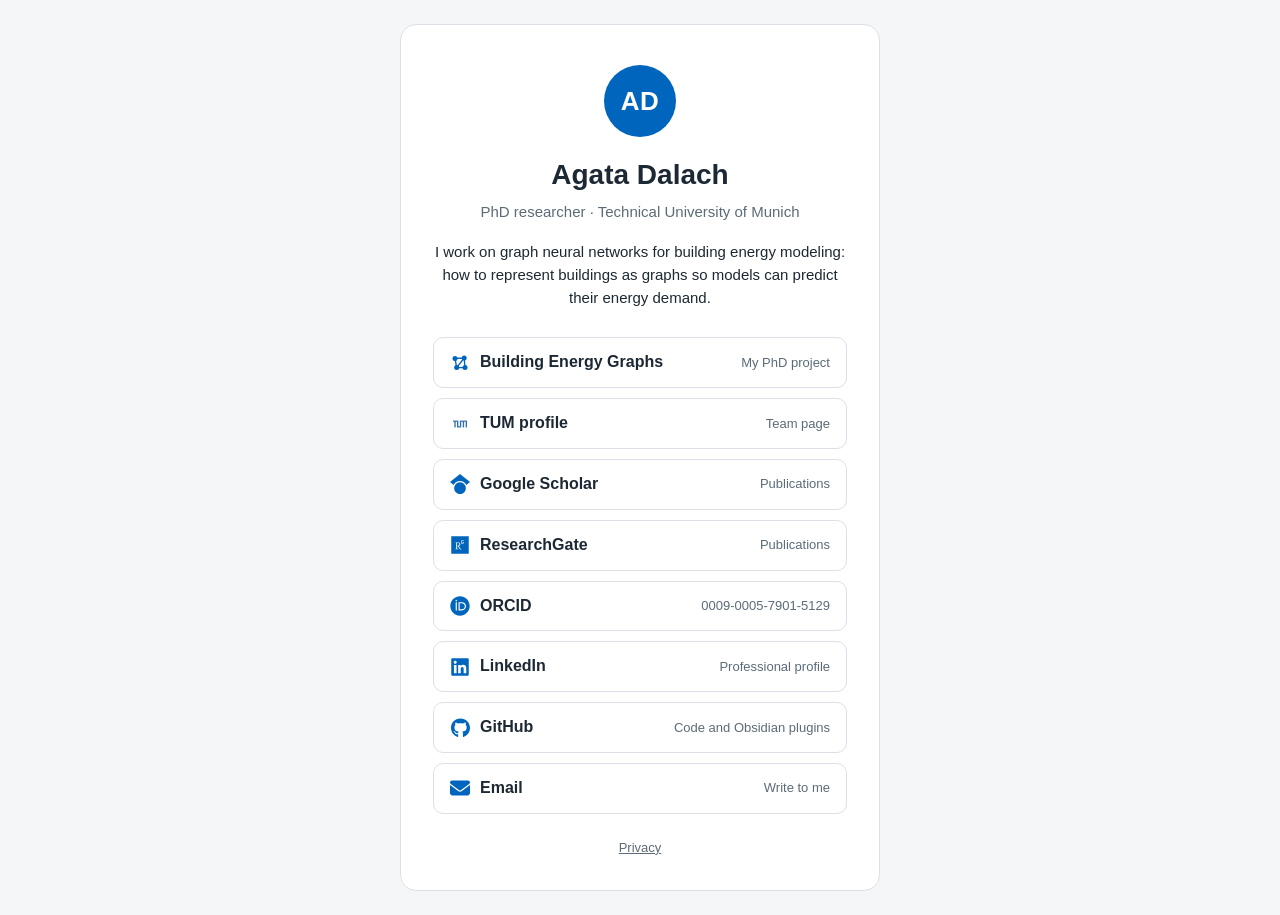
==== index.html @ 3e3a718a "Add personal link page" ====
<!doctype html>
<html lang="en">
<head>
  <meta charset="utf-8">
  <meta name="viewport" content="width=device-width, initial-scale=1">
  <title>Agata Dalach</title>
  <meta name="description" content="Agata Dalach, PhD researcher at TUM working on graph neural networks for building energy modeling.">
  <link rel="stylesheet" href="style.css">
</head>
<body>
  <main class="card">
    <div class="monogram" aria-hidden="true">AD</div>
    <h1>Agata Dalach</h1>
    <p class="role">PhD researcher · Technical University of Munich</p>
    <p class="bio">
      I work on graph neural networks for building energy modeling: how to represent
      buildings as graphs so models can predict their energy demand.
    </p>

    <nav class="links" aria-label="Links">
      <a href="https://adalach.com/beg">
        <span class="label"><span class="icon" style="--icon: url(assets/beg.svg)"></span>Building Energy Graphs</span>
        <span class="hint">My PhD project</span>
      </a>
      <a href="https://www.cee.ed.tum.de/ccbe/team/agata-dalach/">
        <span class="label"><img class="icon" src="assets/tum-logo.svg" alt="" width="20" height="20">TUM profile</span>
        <span class="hint">Team page</span>
      </a>
      <a href="https://scholar.google.com/citations?user=kjVb570AAAAJ&amp;hl=en">
        <span class="label"><span class="icon" style="--icon: url(assets/google-scholar.svg)"></span>Google Scholar</span>
        <span class="hint">Publications</span>
      </a>
      <a href="https://www.researchgate.net/profile/Agata_Dalach">
        <span class="label"><span class="icon" style="--icon: url(assets/researchgate.svg)"></span>ResearchGate</span>
        <span class="hint">Publications</span>
      </a>
      <a href="https://orcid.org/0009-0005-7901-5129">
        <span class="label"><span class="icon" style="--icon: url(assets/orcid.svg)"></span>ORCID</span>
        <span class="hint">0009-0005-7901-5129</span>
      </a>
      <a href="https://www.linkedin.com/in/agatadalach/">
        <span class="label"><span class="icon" style="--icon: url(assets/linkedin.svg)"></span>LinkedIn</span>
        <span class="hint">Professional profile</span>
      </a>
      <a href="https://github.com/adalach">
        <span class="label"><span class="icon" style="--icon: url(assets/github.svg)"></span>GitHub</span>
        <span class="hint">Code and Obsidian plugins</span>
      </a>
      <a href="privacy.html#contact" data-mail-link>
        <span class="label"><span class="icon" style="--icon: url(assets/envelope.svg)"></span>Email</span>
        <span class="hint">Write to me</span>
      </a>
      <!-- TODO: CV (PDF) -->
    </nav>

    <footer><a href="privacy.html">Privacy</a></footer>
  </main>
  <script src="script.js"></script>
</body>
</html>
---- style.css ----
:root {
  --tum-blue: #0065bd;
  --tum-dark: #003359;
  --bg: #f4f6f8;
  --panel: #ffffff;
  --text: #1c2833;
  --muted: #5b6b78;
  --line: #dbe1e6;
}

@media (prefers-color-scheme: dark) {
  :root {
    --tum-blue: #64a0c8;
    --bg: #0f1820;
    --panel: #17232e;
    --text: #e8eef3;
    --muted: #9fb0be;
    --line: #2a3a47;
  }
}

* { box-sizing: border-box; }

body {
  margin: 0;
  min-height: 100vh;
  display: grid;
  place-items: center;
  padding: 24px 16px;
  background: var(--bg);
  color: var(--text);
  font-family: -apple-system, BlinkMacSystemFont, "Segoe UI", Roboto, "Helvetica Neue", Arial, sans-serif;
  line-height: 1.55;
}

.card {
  width: 100%;
  max-width: 480px;
  padding: 40px 32px 32px;
  background: var(--panel);
  border: 1px solid var(--line);
  border-radius: 16px;
  text-align: center;
}

.monogram {
  width: 72px;
  height: 72px;
  margin: 0 auto 16px;
  display: grid;
  place-items: center;
  border-radius: 50%;
  background: var(--tum-blue);
  color: #fff;
  font-size: 26px;
  font-weight: 600;
  letter-spacing: 0.02em;
}

h1 { margin: 0; font-size: 28px; }

.role { margin: 4px 0 16px; color: var(--muted); font-size: 15px; }

.bio { margin: 0 0 28px; font-size: 15px; }

.links { display: grid; gap: 10px; }

.links a {
  display: flex;
  justify-content: space-between;
  align-items: center;
  gap: 12px;
  padding: 12px 16px;
  border: 1px solid var(--line);
  border-radius: 10px;
  color: var(--text);
  text-decoration: none;
  text-align: left;
  transition: border-color 0.15s, background 0.15s;
}

.links a:hover,
.links a:focus-visible {
  border-color: var(--tum-blue);
  background: color-mix(in srgb, var(--tum-blue) 8%, transparent);
  outline: none;
}

.label {
  display: inline-flex;
  align-items: center;
  gap: 10px;
  font-weight: 600;
}

.icon {
  flex: none;
  width: 20px;
  height: 20px;
  border-radius: 4px;
}

span.icon {
  background: var(--tum-blue);
  -webkit-mask: var(--icon) center / contain no-repeat;
  mask: var(--icon) center / contain no-repeat;
}

.hint { color: var(--muted); font-size: 13px; }

footer { margin-top: 24px; font-size: 13px; }
footer a, .back a, .legal a { color: var(--muted); }

.legal { text-align: left; }
.legal h1 { font-size: 24px; }
.legal h2 { margin: 24px 0 4px; font-size: 16px; }
.legal p { margin: 0 0 12px; font-size: 14px; }
.legal .muted { color: var(--muted); }
.back { margin: 0 0 16px; font-size: 14px; }

@media (max-width: 420px) {
  .links a { flex-direction: column; gap: 0; }
}
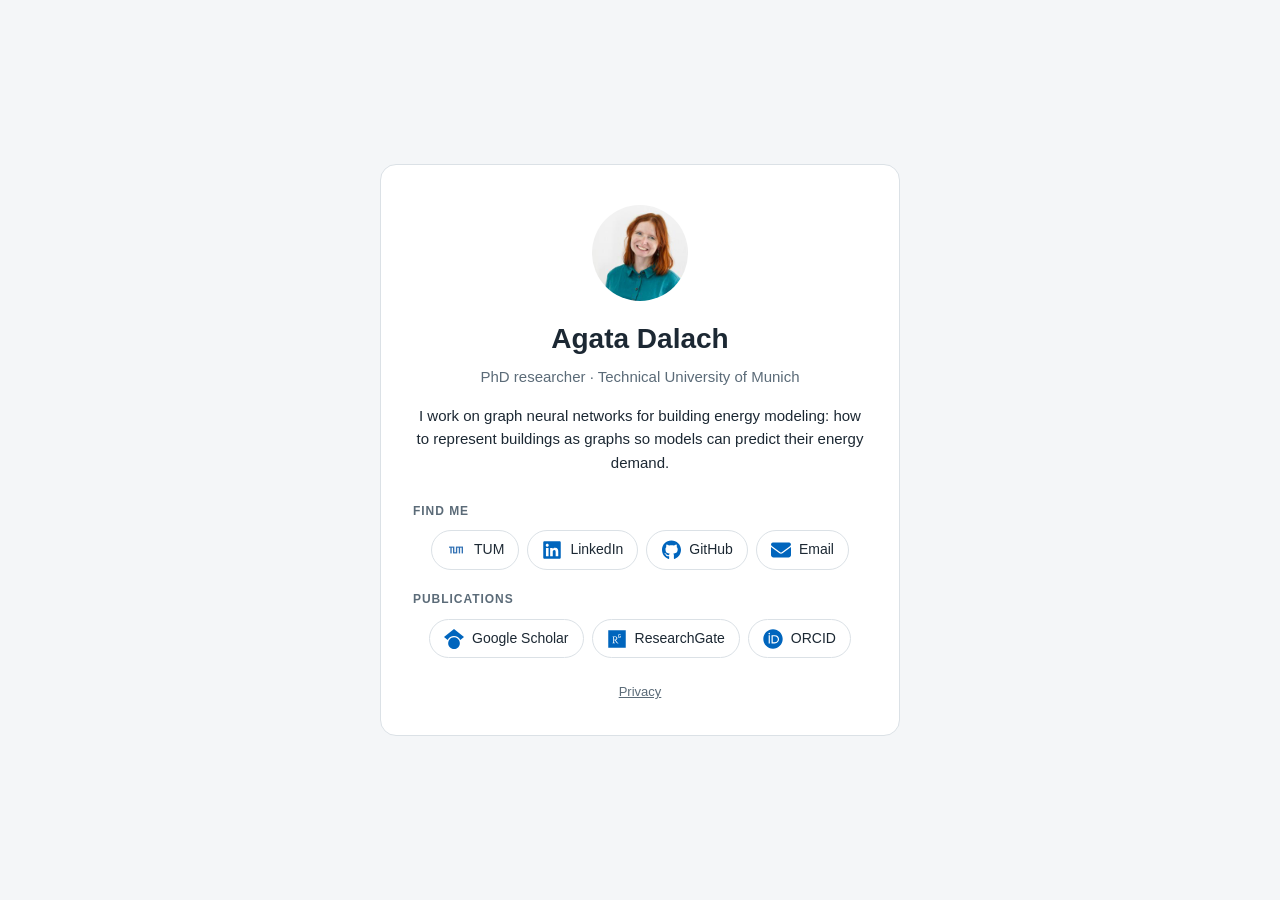
==== commit fd5a53cd: "Group links into sections, add avatar, center buttons" ====
--- a/index.html
+++ b/index.html
@@ -9,7 +9,7 @@
 </head>
 <body>
   <main class="card">
-    <div class="monogram" aria-hidden="true">AD</div>
+    <img class="avatar" src="assets/avatar.jpg" alt="Agata Dalach" width="96" height="96">
     <h1>Agata Dalach</h1>
     <p class="role">PhD researcher · Technical University of Munich</p>
     <p class="bio">
@@ -17,41 +17,26 @@
       buildings as graphs so models can predict their energy demand.
     </p>
 
-    <nav class="links" aria-label="Links">
-      <a href="https://adalach.com/beg">
-        <span class="label"><span class="icon" style="--icon: url(assets/beg.svg)"></span>Building Energy Graphs</span>
-        <span class="hint">My PhD project</span>
-      </a>
-      <a href="https://www.cee.ed.tum.de/ccbe/team/agata-dalach/">
-        <span class="label"><img class="icon" src="assets/tum-logo.svg" alt="" width="20" height="20">TUM profile</span>
-        <span class="hint">Team page</span>
-      </a>
-      <a href="https://scholar.google.com/citations?user=kjVb570AAAAJ&amp;hl=en">
-        <span class="label"><span class="icon" style="--icon: url(assets/google-scholar.svg)"></span>Google Scholar</span>
-        <span class="hint">Publications</span>
-      </a>
-      <a href="https://www.researchgate.net/profile/Agata_Dalach">
-        <span class="label"><span class="icon" style="--icon: url(assets/researchgate.svg)"></span>ResearchGate</span>
-        <span class="hint">Publications</span>
-      </a>
-      <a href="https://orcid.org/0009-0005-7901-5129">
-        <span class="label"><span class="icon" style="--icon: url(assets/orcid.svg)"></span>ORCID</span>
-        <span class="hint">0009-0005-7901-5129</span>
-      </a>
-      <a href="https://www.linkedin.com/in/agatadalach/">
-        <span class="label"><span class="icon" style="--icon: url(assets/linkedin.svg)"></span>LinkedIn</span>
-        <span class="hint">Professional profile</span>
-      </a>
-      <a href="https://github.com/adalach">
-        <span class="label"><span class="icon" style="--icon: url(assets/github.svg)"></span>GitHub</span>
-        <span class="hint">Code and Obsidian plugins</span>
-      </a>
-      <a href="privacy.html#contact" data-mail-link>
-        <span class="label"><span class="icon" style="--icon: url(assets/envelope.svg)"></span>Email</span>
-        <span class="hint">Write to me</span>
-      </a>
-      <!-- TODO: CV (PDF) -->
-    </nav>
+    <section class="group" aria-labelledby="g-me">
+      <h2 id="g-me">Find me</h2>
+      <ul class="chips">
+        <li><a href="https://www.cee.ed.tum.de/ccbe/team/agata-dalach/"><img class="icon" src="assets/tum-logo.svg" alt="" width="20" height="20">TUM</a></li>
+        <li><a href="https://www.linkedin.com/in/agatadalach/"><span class="icon" style="--icon: url(assets/linkedin.svg)"></span>LinkedIn</a></li>
+        <li><a href="https://github.com/adalach"><span class="icon" style="--icon: url(assets/github.svg)"></span>GitHub</a></li>
+        <li><a href="privacy.html#contact" data-mail-link><span class="icon" style="--icon: url(assets/envelope.svg)"></span>Email</a></li>
+      </ul>
+    </section>
+
+    <section class="group" aria-labelledby="g-pub">
+      <h2 id="g-pub">Publications</h2>
+      <ul class="chips">
+        <li><a href="https://scholar.google.com/citations?user=kjVb570AAAAJ&amp;hl=en"><span class="icon" style="--icon: url(assets/google-scholar.svg)"></span>Google Scholar</a></li>
+        <li><a href="https://www.researchgate.net/profile/Agata_Dalach"><span class="icon" style="--icon: url(assets/researchgate.svg)"></span>ResearchGate</a></li>
+        <li><a href="https://orcid.org/0009-0005-7901-5129"><span class="icon" style="--icon: url(assets/orcid.svg)"></span>ORCID</a></li>
+      </ul>
+    </section>
+
+    <!-- Project sections go here once their sites exist (e.g. Building Energy Graphs at adalach.com/beg). TODO: CV (PDF) -->
 
     <footer><a href="privacy.html">Privacy</a></footer>
   </main>
--- a/style.css
+++ b/style.css
@@ -35,7 +35,7 @@
 
 .card {
   width: 100%;
-  max-width: 480px;
+  max-width: 520px;
   padding: 40px 32px 32px;
   background: var(--panel);
   border: 1px solid var(--line);
@@ -43,18 +43,13 @@
   text-align: center;
 }
 
-.monogram {
-  width: 72px;
-  height: 72px;
+.avatar {
+  display: block;
+  width: 96px;
+  height: 96px;
   margin: 0 auto 16px;
-  display: grid;
-  place-items: center;
   border-radius: 50%;
-  background: var(--tum-blue);
-  color: #fff;
-  font-size: 26px;
-  font-weight: 600;
-  letter-spacing: 0.02em;
+  object-fit: cover;
 }
 
 h1 { margin: 0; font-size: 28px; }
@@ -63,34 +58,46 @@
 
 .bio { margin: 0 0 28px; font-size: 15px; }
 
-.links { display: grid; gap: 10px; }
+.group { margin: 0 0 20px; text-align: left; }
 
-.links a {
+.group h2 {
+  margin: 0 0 10px;
+  color: var(--muted);
+  font-size: 12px;
+  font-weight: 600;
+  letter-spacing: 0.08em;
+  text-transform: uppercase;
+}
+
+.chips {
   display: flex;
-  justify-content: space-between;
+  flex-wrap: wrap;
+  justify-content: center;
+  gap: 8px;
+  margin: 0;
+  padding: 0;
+  list-style: none;
+}
+
+.chips a {
+  display: inline-flex;
   align-items: center;
-  gap: 12px;
-  padding: 12px 16px;
+  gap: 8px;
+  padding: 8px 14px;
   border: 1px solid var(--line);
-  border-radius: 10px;
+  border-radius: 999px;
   color: var(--text);
+  font-size: 14px;
+  font-weight: 500;
   text-decoration: none;
-  text-align: left;
   transition: border-color 0.15s, background 0.15s;
 }
 
-.links a:hover,
-.links a:focus-visible {
+.chips a:hover,
+.chips a:focus-visible {
   border-color: var(--tum-blue);
   background: color-mix(in srgb, var(--tum-blue) 8%, transparent);
   outline: none;
-}
-
-.label {
-  display: inline-flex;
-  align-items: center;
-  gap: 10px;
-  font-weight: 600;
 }
 
 .icon {
@@ -106,8 +113,6 @@
   mask: var(--icon) center / contain no-repeat;
 }
 
-.hint { color: var(--muted); font-size: 13px; }
-
 footer { margin-top: 24px; font-size: 13px; }
 footer a, .back a, .legal a { color: var(--muted); }
 
@@ -118,6 +123,3 @@
 .legal .muted { color: var(--muted); }
 .back { margin: 0 0 16px; font-size: 14px; }
 
-@media (max-width: 420px) {
-  .links a { flex-direction: column; gap: 0; }
-}
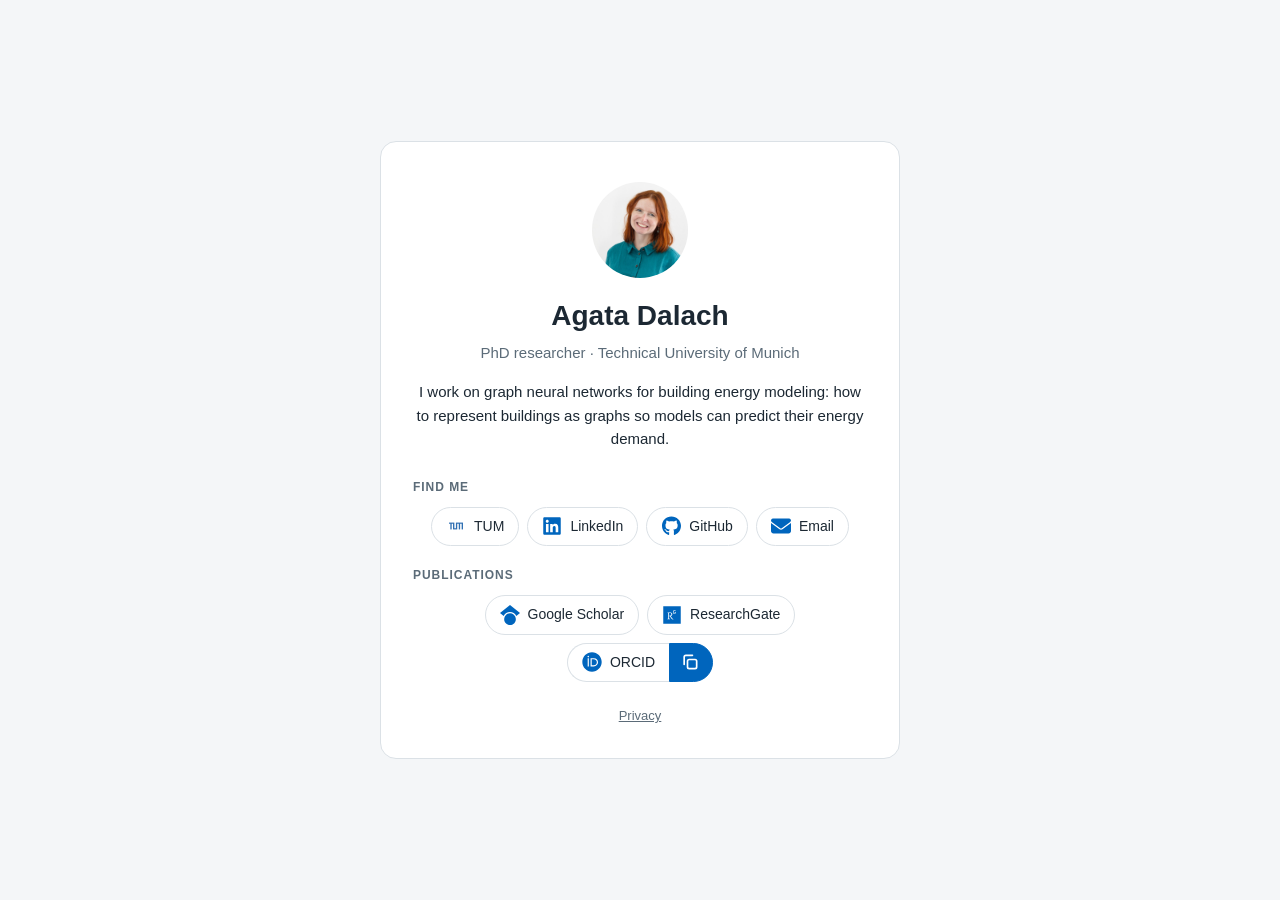
==== commit ac833031: "Add copy button to ORCID" ====
--- a/index.html
+++ b/index.html
@@ -32,7 +32,10 @@
       <ul class="chips">
         <li><a href="https://scholar.google.com/citations?user=kjVb570AAAAJ&amp;hl=en"><span class="icon" style="--icon: url(assets/google-scholar.svg)"></span>Google Scholar</a></li>
         <li><a href="https://www.researchgate.net/profile/Agata_Dalach"><span class="icon" style="--icon: url(assets/researchgate.svg)"></span>ResearchGate</a></li>
-        <li><a href="https://orcid.org/0009-0005-7901-5129"><span class="icon" style="--icon: url(assets/orcid.svg)"></span>ORCID</a></li>
+        <li class="split">
+          <a href="https://orcid.org/0009-0005-7901-5129"><span class="icon" style="--icon: url(assets/orcid.svg)"></span>ORCID</a>
+          <button type="button" class="copy" data-copy="0009-0005-7901-5129" aria-label="Copy ORCID iD" title="Copy ORCID iD"><span class="icon" style="--icon: url(assets/copy.svg)"></span></button>
+        </li>
       </ul>
     </section>
 
--- a/style.css
+++ b/style.css
@@ -6,6 +6,7 @@
   --text: #1c2833;
   --muted: #5b6b78;
   --line: #dbe1e6;
+  --on-blue: #ffffff;
 }
 
 @media (prefers-color-scheme: dark) {
@@ -16,6 +17,7 @@
     --text: #e8eef3;
     --muted: #9fb0be;
     --line: #2a3a47;
+    --on-blue: #0f1820;
   }
 }
 
@@ -123,3 +125,26 @@
 .legal .muted { color: var(--muted); }
 .back { margin: 0 0 16px; font-size: 14px; }
 
+
+.split { display: inline-flex; }
+
+.split a {
+  border-right: 0;
+  border-radius: 999px 0 0 999px;
+}
+
+.copy {
+  display: inline-flex;
+  align-items: center;
+  padding: 0 12px 0 10px;
+  border: 1px solid var(--tum-blue);
+  border-radius: 0 999px 999px 0;
+  background: var(--tum-blue);
+  cursor: pointer;
+  transition: filter 0.15s;
+}
+
+.copy:hover,
+.copy:focus-visible { filter: brightness(1.12); outline: none; }
+
+.copy .icon { background: var(--on-blue); }
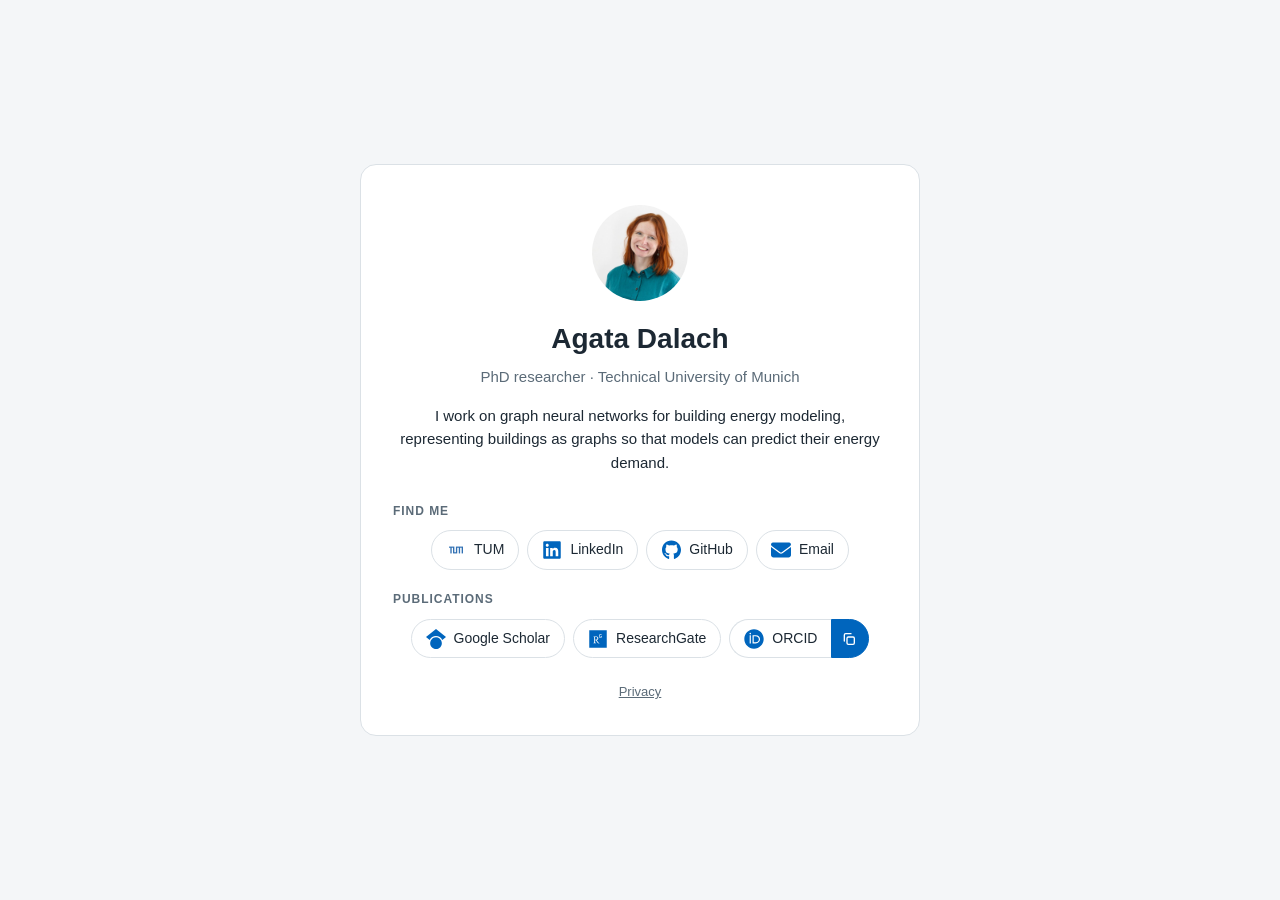
==== commit bbaa5d59: "Reword bio" ====
--- a/index.html
+++ b/index.html
@@ -13,8 +13,8 @@
     <h1>Agata Dalach</h1>
     <p class="role">PhD researcher · Technical University of Munich</p>
     <p class="bio">
-      I work on graph neural networks for building energy modeling: how to represent
-      buildings as graphs so models can predict their energy demand.
+      I work on graph neural networks for building energy modeling, representing
+      buildings as graphs so that models can predict their energy demand.
     </p>
 
     <section class="group" aria-labelledby="g-me">
--- a/style.css
+++ b/style.css
@@ -37,7 +37,7 @@
 
 .card {
   width: 100%;
-  max-width: 520px;
+  max-width: 560px;
   padding: 40px 32px 32px;
   background: var(--panel);
   border: 1px solid var(--line);
@@ -136,7 +136,7 @@
 .copy {
   display: inline-flex;
   align-items: center;
-  padding: 0 12px 0 10px;
+  padding: 0 11px 0 9px;
   border: 1px solid var(--tum-blue);
   border-radius: 0 999px 999px 0;
   background: var(--tum-blue);
@@ -147,4 +147,8 @@
 .copy:hover,
 .copy:focus-visible { filter: brightness(1.12); outline: none; }
 
-.copy .icon { background: var(--on-blue); }
+.copy .icon {
+  width: 16px;
+  height: 16px;
+  background: var(--on-blue);
+}
